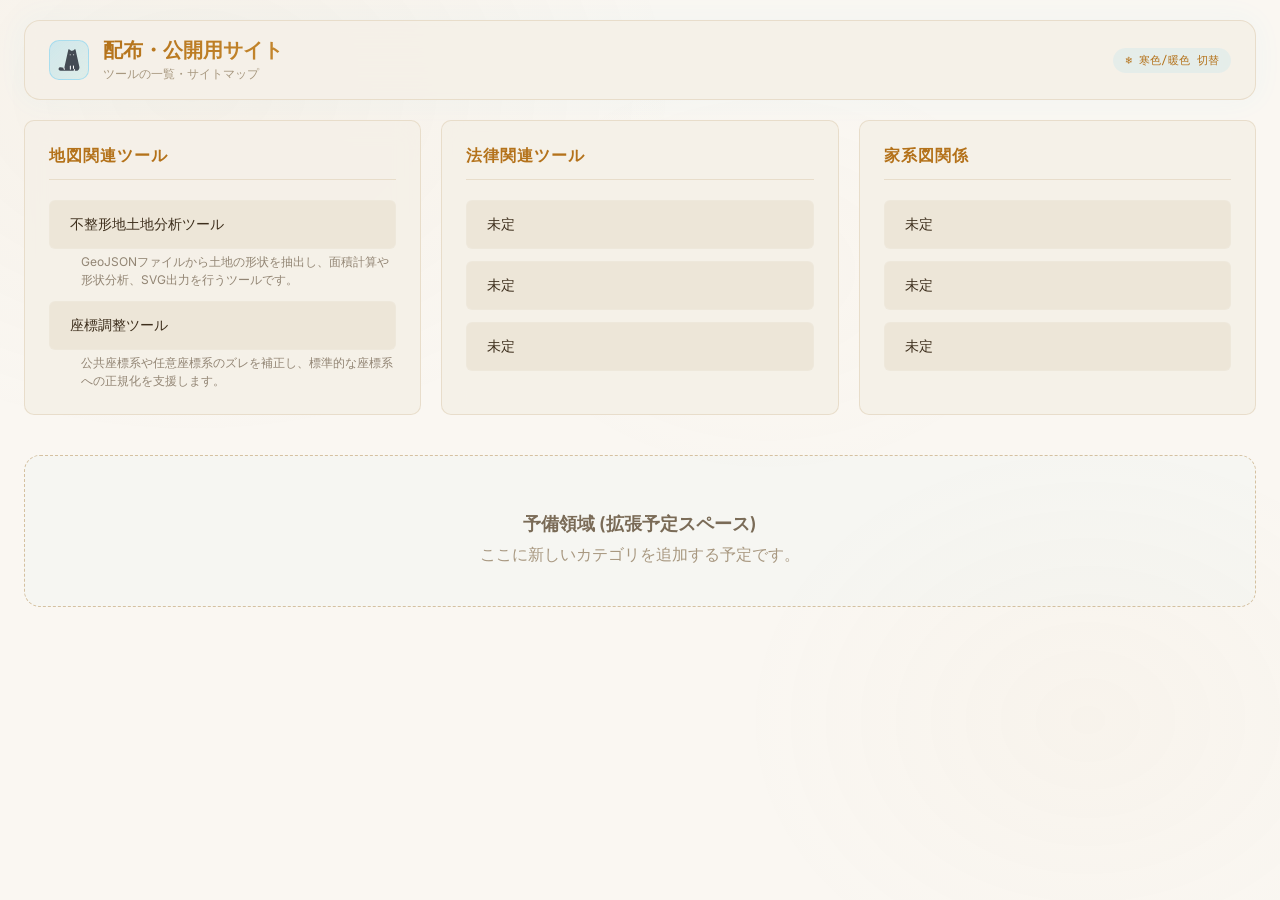
==== index.html @ 13814d06 "Update index.html" ====
<!DOCTYPE html>
<html lang="ja">

<head>
  <meta charset="UTF-8">
  <meta name="viewport" content="width=device-width, initial-scale=1.0">
  <title>ﾈｺﾉﾃ</title>
  <style>
    @import url('https://fonts.googleapis.com/css2?family=Inter:wght@400;500;600;700&family=JetBrains+Mono:wght@400;500&display=swap');

    :root {
      --bg-primary: #080c14;
      --bg-secondary: #0f1520;
      --bg-tertiary: #161d2e;
      --surface-glass: rgba(15, 21, 32, 0.82);
      --border-primary: rgba(56, 189, 248, 0.15);
      --border-active: rgba(56, 189, 248, 0.45);
      --border-hover: rgba(56, 189, 248, 0.3);
      --text-primary: #e2e8f0;
      --text-secondary: #94a3b8;
      --text-muted: #475569;
      --accent-blue: #38bdf8;
      --accent-cyan: #22d3ee;
      --accent-green: #4ade80;
      --accent-orange: #fb923c;
      --accent-red: #f87171;
      --accent-purple: #c084fc;
      --accent-yellow: #fbbf24;
      --radius-sm: 6px;
      --radius-md: 10px;
      --radius-lg: 16px;
      --shadow-lg: 0 8px 40px rgba(0, 0, 0, 0.6);
      --transition-fast: 0.12s ease;
      --transition-normal: 0.22s ease;
      --font-mono: 'JetBrains Mono', 'Fira Code', 'Consolas', monospace;
      --font-body: 'Inter', 'Segoe UI', -apple-system, sans-serif;
    }

    /* ── Theme: Warm ── */
    body.theme-warm {
      --bg-primary: #faf7f2;
      --bg-secondary: #f5f0e8;
      --bg-tertiary: #ede6d8;
      --surface-glass: rgba(245, 240, 232, 0.92);
      --border-primary: rgba(180, 140, 80, 0.2);
      --border-active: rgba(180, 140, 80, 0.5);
      --border-hover: rgba(180, 140, 80, 0.35);
      --text-primary: #3d2e1c;
      --text-secondary: #7a6b57;
      --text-muted: #a89880;
      --accent-blue: #b4721a;
      --accent-cyan: #c4872e;
      --accent-green: #2d8a56;
      --accent-orange: #d97706;
      --accent-red: #dc2626;
      --shadow-lg: 0 8px 40px rgba(60, 40, 10, 0.15);
    }

    body.theme-warm::before {
      background: radial-gradient(ellipse 700px 500px at 15% 10%, rgba(180, 140, 80, .06)0%, transparent 70%), radial-gradient(ellipse 500px 400px at 85% 80%, rgba(200, 160, 100, .04)0%, transparent 70%), radial-gradient(ellipse 400px 300px at 60% 30%, rgba(220, 180, 120, .03)0%, transparent 70%)
    }

    body.theme-warm .btn-primary {
      background: linear-gradient(135deg, #b4721a, #c4872e);
      box-shadow: 0 2px 14px rgba(180, 114, 26, .3)
    }

    body.theme-warm .app-header h1 {
      background: linear-gradient(120deg, #b4721a, #c4872e);
      -webkit-background-clip: text;
      background-clip: text
    }

    *,
    *::before,
    *::after {
      box-sizing: border-box;
      margin: 0;
      padding: 0
    }

    body {
      font-family: var(--font-body);
      background: var(--bg-primary);
      color: var(--text-primary);
      min-height: 100vh;
      overflow-x: hidden;
      transition: background 0.5s ease;
    }

    body::before {
      content: '';
      position: fixed;
      inset: 0;
      background: radial-gradient(ellipse 700px 500px at 15% 10%, rgba(56, 189, 248, .07)0%, transparent 70%), radial-gradient(ellipse 500px 400px at 85% 80%, rgba(34, 211, 238, .05)0%, transparent 70%), radial-gradient(ellipse 400px 300px at 60% 30%, rgba(192, 132, 252, .04)0%, transparent 70%);
      pointer-events: none;
      z-index: 0
    }

    .app-container {
      position: relative;
      z-index: 1;
      max-width: 1440px;
      margin: 0 auto;
      padding: 20px 24px 40px
    }

    /* Header */
    .app-header {
      display: flex;
      align-items: center;
      justify-content: space-between;
      margin-bottom: 20px;
      padding: 16px 24px;
      background: var(--surface-glass);
      backdrop-filter: blur(16px);
      border: 1px solid var(--border-primary);
      border-radius: var(--radius-lg);
      box-shadow: 0 0 30px rgba(56, 189, 248, .05)
    }

    .header-title-group {
      display: flex;
      align-items: center;
      gap: 14px
    }

    .header-icon {
      width: 40px;
      height: 40px;
      background: linear-gradient(135deg, rgba(56, 189, 248, .2), rgba(34, 211, 238, .1));
      border: 1px solid rgba(56, 189, 248, .3);
      border-radius: 10px;
      display: flex;
      align-items: center;
      justify-content: center
    }

    .header-icon svg {
      width: 22px;
      height: 22px;
    }

    .app-header h1 {
      font-size: 20px;
      font-weight: 700;
      background: linear-gradient(120deg, var(--accent-blue), var(--accent-cyan));
      -webkit-background-clip: text;
      -webkit-text-fill-color: transparent;
      background-clip: text
    }

    .app-header p {
      color: var(--text-muted);
      font-size: 12px;
      margin-top: 2px
    }

    /* Theme toggle button */
    .theme-toggle {
      display: flex;
      align-items: center;
      gap: 6px;
      padding: 5px 12px;
      background: rgba(56, 189, 248, .08);
      border: 1px solid rgba(56, 189, 248, .2);
      border-radius: 100px;
      font-size: 11px;
      color: var(--accent-blue);
      font-family: var(--font-mono);
      cursor: pointer;
      transition: all var(--transition-normal);
      white-space: nowrap;
      border: none;
      outline: none;
    }

    .theme-toggle:hover {
      background: rgba(56, 189, 248, 0.15);
      border-color: rgba(56, 189, 248, 0.4)
    }

    /* Grid & Cards */
    .controls-grid {
      display: grid;
      grid-template-columns: repeat(auto-fit, minmax(320px, 1fr));
      gap: 20px;
      margin-bottom: 24px
    }

    .control-card {
      background: var(--surface-glass);
      backdrop-filter: blur(12px);
      border: 1px solid var(--border-primary);
      border-radius: var(--radius-md);
      padding: 24px;
      transition: all var(--transition-normal);
      min-width: 0;
      overflow: hidden;
      display: flex;
      flex-direction: column;
    }

    .control-card:hover {
      border-color: var(--border-hover);
      box-shadow: 0 0 20px rgba(56, 189, 248, .06);
      transform: translateY(-2px);
    }

    .card-label {
      display: flex;
      align-items: center;
      gap: 10px;
      font-size: 16px;
      letter-spacing: 1px;
      color: var(--accent-blue);
      margin-bottom: 20px;
      font-weight: 700;
      border-bottom: 1px solid var(--border-primary);
      padding-bottom: 12px;
    }

    .card-icon {
      font-size: 20px;
    }

    /* Links list */
    .link-list {
      list-style: none;
      padding: 0;
      margin: 0;
      display: flex;
      flex-direction: column;
      gap: 12px;
      flex-grow: 1;
    }

    .link-list li {
      width: 100%;
    }

    /* Buttons */
    .btn {
      display: inline-flex;
      align-items: center;
      justify-content: flex-start;
      gap: 12px;
      padding: 14px 20px;
      border: 1px solid transparent;
      border-radius: var(--radius-sm);
      font-size: 14px;
      font-weight: 500;
      cursor: pointer;
      transition: all var(--transition-normal);
      font-family: inherit;
      white-space: nowrap;
      position: relative;
      overflow: hidden;
      border: none;
      outline: none;
      text-decoration: none;
      width: 100%;
    }

    .btn-secondary {
      background: var(--bg-tertiary);
      color: var(--text-primary);
      border: 1px solid rgba(255, 255, 255, .08)
    }

    .btn-secondary:hover {
      background: rgba(56, 189, 248, .08);
      border-color: rgba(56, 189, 248, .25);
      color: var(--accent-blue);
      transform: translateX(4px);
    }

    .btn-icon {
      width: 20px;
      height: 20px;
      display: inline-flex;
      align-items: center;
      justify-content: center;
      opacity: 0.8;
      font-size: 16px;
    }

    /* Future expansion */
    .future-area {
      margin-top: 40px;
      padding: 40px 20px;
      background: rgba(56, 189, 248, 0.02);
      border: 1px dashed var(--border-active);
      border-radius: var(--radius-lg);
      text-align: center;
      color: var(--text-muted);
      transition: all var(--transition-normal);
    }

    .future-area:hover {
      background: rgba(56, 189, 248, 0.04);
    }

    .future-icon {
      font-size: 32px;
      margin-bottom: 16px;
      opacity: 0.8;
    }

    .future-area h3 {
      font-size: 18px;
      color: var(--text-secondary);
      margin-bottom: 8px;
      font-weight: 600;
    }

    /* Toast */
    .toast {
      position: fixed;
      bottom: 28px;
      right: 28px;
      padding: 11px 18px;
      border-radius: var(--radius-sm);
      font-size: 13px;
      font-weight: 500;
      z-index: 9999;
      transform: translateY(120px);
      opacity: 0;
      transition: all .28s cubic-bezier(.34, 1.56, .64, 1);
      box-shadow: var(--shadow-lg);
      background: linear-gradient(135deg, #0284c7, #38bdf8);
      color: #fff;
    }

    .toast.show {
      transform: translateY(0);
      opacity: 1
    }

    .tool-description {
      font-size: 12px;
      color: var(--text-secondary);
      margin-top: 4px;
      margin-left: 32px;
      line-height: 1.5;
      opacity: 0.8;
    }

    @media(max-width:900px) {
      .controls-grid {
        grid-template-columns: 1fr
      }
    }
  </style>
</head>

<body class="theme-warm">
  <div class="app-container">
    <!-- Header -->
    <header class="app-header">
      <div class="header-title-group">
        <div class="header-icon">
          <!-- header-icon.svg inline -->
          <svg xmlns="http://www.w3.org/2000/svg" viewBox="0 0 128 128" width="50px" height="50px">
            <path fill="#444b54"
              d="M124.3,102.6L101.9,3.3c-0.3-1.5-1.7-2.5-3.3-2.3c-0.7,0.1-1.3,0.4-1.7,0.9c-0.8,0.8-2.6,2.6-4,4 c-2.9,2.9-6.7,4.8-10.8,5c-4.7,0.3-9.2-1.4-12.5-4.7l-4.3-4.3c-0.5-0.5-1.1-0.8-1.7-0.9c-1.6-0.2-3,0.9-3.3,2.3L38,102.6 c-0.6,2.7-0.8,5.6-0.3,8.2l-2.9,1.3l-3.3-2.7l-15.1-3.5c-3.2-0.7-6.5,0-9.1,2.1c-2.7,2.2-4.2,5.5-4,9c0.3,5.7,5.3,10.1,11.1,10.1 h75.7c0.8,0,1.5-0.2,2.2-0.5l3-1.5l3.4,2h5.8c6,0,11.7-2.4,15.6-6.9C124.1,115.2,125.7,108.8,124.3,102.6z" />
            <path fill="#fff"
              d="M34.1 118.8c.5 1 1.6 1.6 2.7 1.6.5 0 .9-.1 1.4-.3 1.5-.8 2.1-2.6 1.3-4-.9-1.7-1.5-3.5-1.8-5.3l-6.2-1.4C31.7 112.7 32.6 115.8 34.1 118.8zM90 127h8.5c.3-.9.5-1.9.5-3 0-3.9-2.5-7.2-6-8.5L92.9 99c0-1.7-1.4-3-3-3-1.7 0-3 1.4-3-3l.1 18.6c0 .1 0 .2 0 .4 0 1.7 1.3 3 3 3s3 1.3 3 3S91.7 127 90 127zM72 120.4c-1.7 0-3-1.3-3-3L68.9 99c0-1.7 1.3-3 3-3l0 0c1.7 0 3 1.3 3 3l.1 18.4C75 119.1 73.7 120.4 72 120.4L72 120.4zM71 31A3 3 0 1 0 71 37 3 3 0 1 0 71 31zM91 31A3 3 0 1 0 91 37 3 3 0 1 0 91 31z" />
          </svg>
        </div>
        <div>
          <h1>配布・公開用サイト</h1>
          <p>ツールの一覧・サイトマップ</p>
        </div>
      </div>
      <div style="display:flex;align-items:center;gap:10px">
        <button class="theme-toggle" id="btn-theme">❄ 寒色/暖色 切替</button>
      </div>
    </header>

    <!-- Sitemap Grid -->
    <div class="controls-grid">

      <!-- 地図 (Map) -->
      <div class="control-card">
        <div class="card-label">
          地図関連ツール
        </div>
        <ul class="link-list">
          <li>
            <!-- 実際のファイルへのリンク -->
            <a href="https://tanuki483.github.io/map1/analyzer.html" class="btn btn-secondary">
              不整形地土地分析ツール
            </a>
            <p class="tool-description">GeoJSONファイルから土地の形状を抽出し、面積計算や形状分析、SVG出力を行うツールです。</p>
          </li>
          <li>
            <a href="https://tanuki483.github.io/map1/coord_adjuster.html" class="btn btn-secondary">
              座標調整ツール
            </a>
            <p class="tool-description">公共座標系や任意座標系のズレを補正し、標準的な座標系への正規化を支援します。</p>
          </li>
        </ul>
      </div>

      <!-- 法律 (Law) -->
      <div class="control-card">
        <div class="card-label">
          法律関連ツール
        </div>
        <ul class="link-list">
          <li>
            <!-- ダミーリンク -->
            <a href="https://example.com/law/inheritance" target="_blank" class="btn btn-secondary">
              未定
            </a>
          </li>
          <li>
            <a href="https://example.com/law/statutory-info" target="_blank" class="btn btn-secondary">
              未定
            </a>
          </li>
          <li>
            <a href="https://example.com/law/real-estate" target="_blank" class="btn btn-secondary">
              未定
            </a>
          </li>
        </ul>
      </div>

      <!-- 家系図 (Family Tree) -->
      <div class="control-card">
        <div class="card-label">
          家系図関係
        </div>
        <ul class="link-list">
          <li>
            <!-- ダミーリンク -->
            <a href="https://example.com/family-tree/creator" target="_blank" class="btn btn-secondary">
              未定
            </a>
          </li>
          <li>
            <a href="https://example.com/family-tree/koseki-reader" target="_blank" class="btn btn-secondary">
              未定
            </a>
          </li>
          <li>
            <a href="https://example.com/family-tree/timeline" target="_blank" class="btn btn-secondary">
              未定
            </a>
          </li>
        </ul>
      </div>

    </div>

    <!-- Future Expansion -->
    <div class="future-area">
      <div class="future-icon"></div>
      <h3>予備領域 (拡張予定スペース)</h3>
      <p>ここに新しいカテゴリを追加する予定です。</p>
    </div>

  </div>

  <div id="toast" class="toast">メッセージが表示されます</div>

  <script>
    document.addEventListener('DOMContentLoaded', () => {
      // Theme Toggle Logic
      const themeBtn = document.getElementById('btn-theme');
      themeBtn.addEventListener('click', () => {
        document.body.classList.toggle('theme-warm');
        const isWarm = document.body.classList.contains('theme-warm');
        themeBtn.textContent = isWarm ? '❄ 寒色に切替' : '☀️ 暖色に切替';
        showToast(isWarm ? '暖色テーマを適用しました' : '寒色テーマを適用しました');
      });

      // Toast Logic
      function showToast(msg) {
        const toast = document.getElementById('toast');
        toast.textContent = msg;
        toast.classList.add('show');
        setTimeout(() => toast.classList.remove('show'), 3000);
      }
    });
  </script>
</body>

</html>
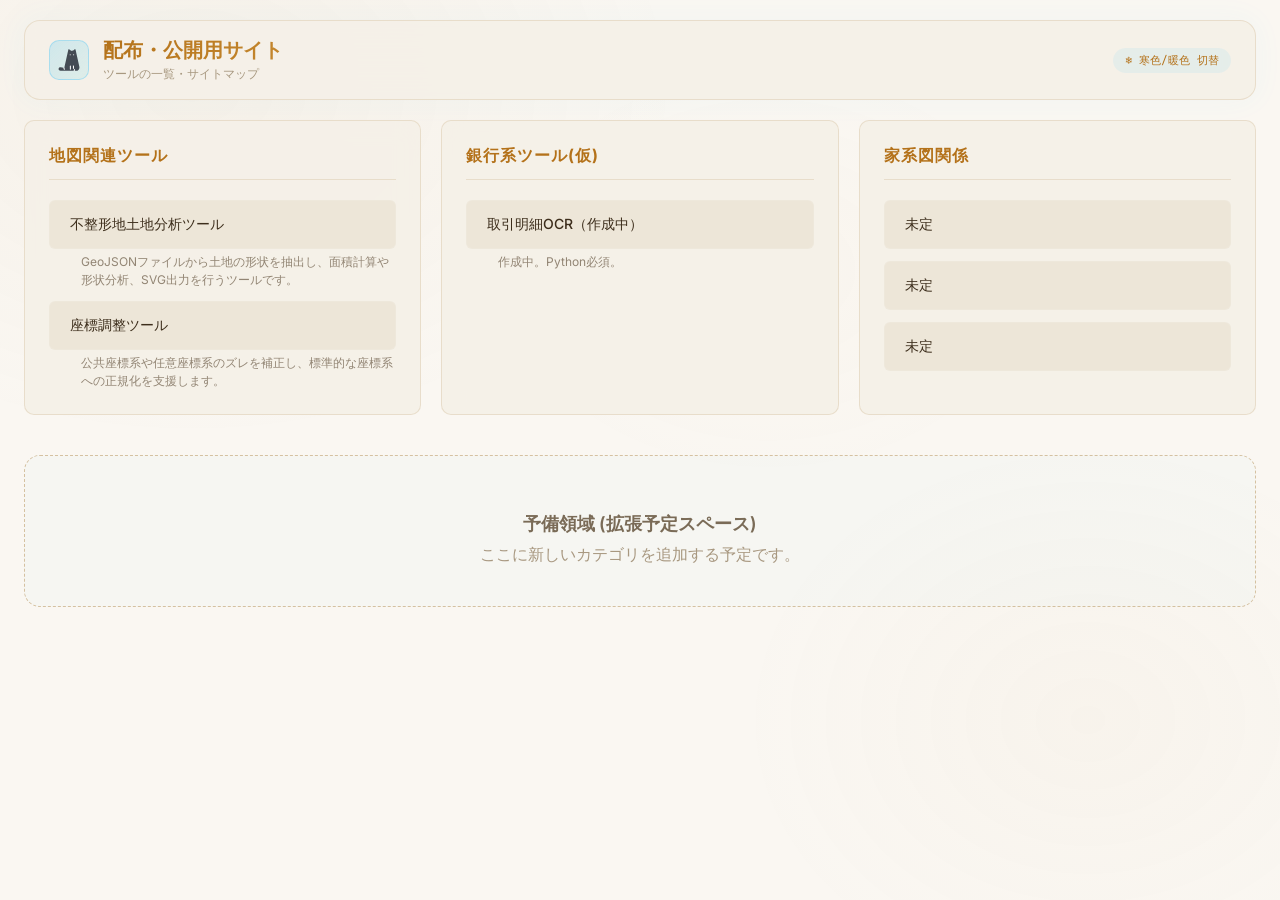
==== commit ebf3017e: "Update index.html" ====
--- a/index.html
+++ b/index.html
@@ -403,27 +403,18 @@
         </ul>
       </div>
 
-      <!-- 法律 (Law) -->
+      <!-- OCR (Law) -->
       <div class="control-card">
         <div class="card-label">
-          法律関連ツール
+          銀行系ツール(仮)
         </div>
         <ul class="link-list">
           <li>
-            <!-- ダミーリンク -->
-            <a href="https://example.com/law/inheritance" target="_blank" class="btn btn-secondary">
-              未定
-            </a>
-          </li>
-          <li>
-            <a href="https://example.com/law/statutory-info" target="_blank" class="btn btn-secondary">
-              未定
-            </a>
-          </li>
-          <li>
-            <a href="https://example.com/law/real-estate" target="_blank" class="btn btn-secondary">
-              未定
-            </a>
+            <!-- 実際のファイルへのリンク -->
+            <a href="https://github.com/tanuki483/map1/tree/main/BankStatementOcrToExcelInLocal" class="btn btn-secondary">
+              取引明細OCR（作成中）
+            </a>
+            <p class="tool-description">作成中。Python必須。</p>
           </li>
         </ul>
       </div>
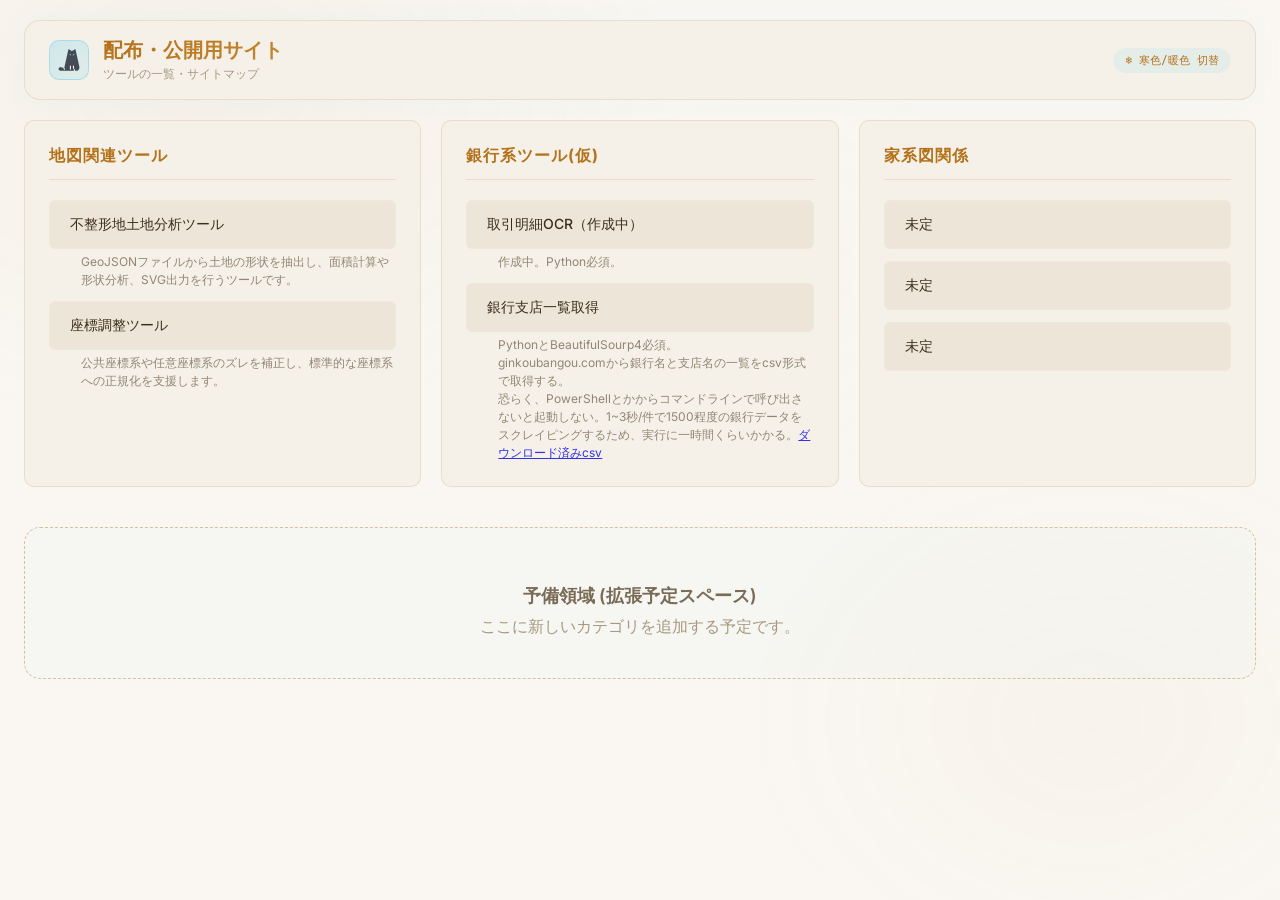
==== commit b1efb177: "Update index.html" ====
--- a/index.html
+++ b/index.html
@@ -416,6 +416,13 @@
             </a>
             <p class="tool-description">作成中。Python必須。</p>
           </li>
+          <li>
+            <!-- 実際のファイルへのリンク -->
+            <a href="https://github.com/tanuki483/map1/tree/main/extract.py" class="btn btn-secondary">
+              銀行支店一覧取得
+            </a>
+            <p class="tool-description">PythonとBeautifulSourp4必須。<br>ginkoubangou.comから銀行名と支店名の一覧をcsv形式で取得する。<br>恐らく、PowerShellとかからコマンドラインで呼び出さないと起動しない。1~3秒/件で1500程度の銀行データをスクレイピングするため、実行に一時間くらいかかる。<a href="https://github.com/tanuki483/map1/tree/main/bank_branches.csv">ダウンロード済みcsv</a></p>
+          </li>
         </ul>
       </div>
 
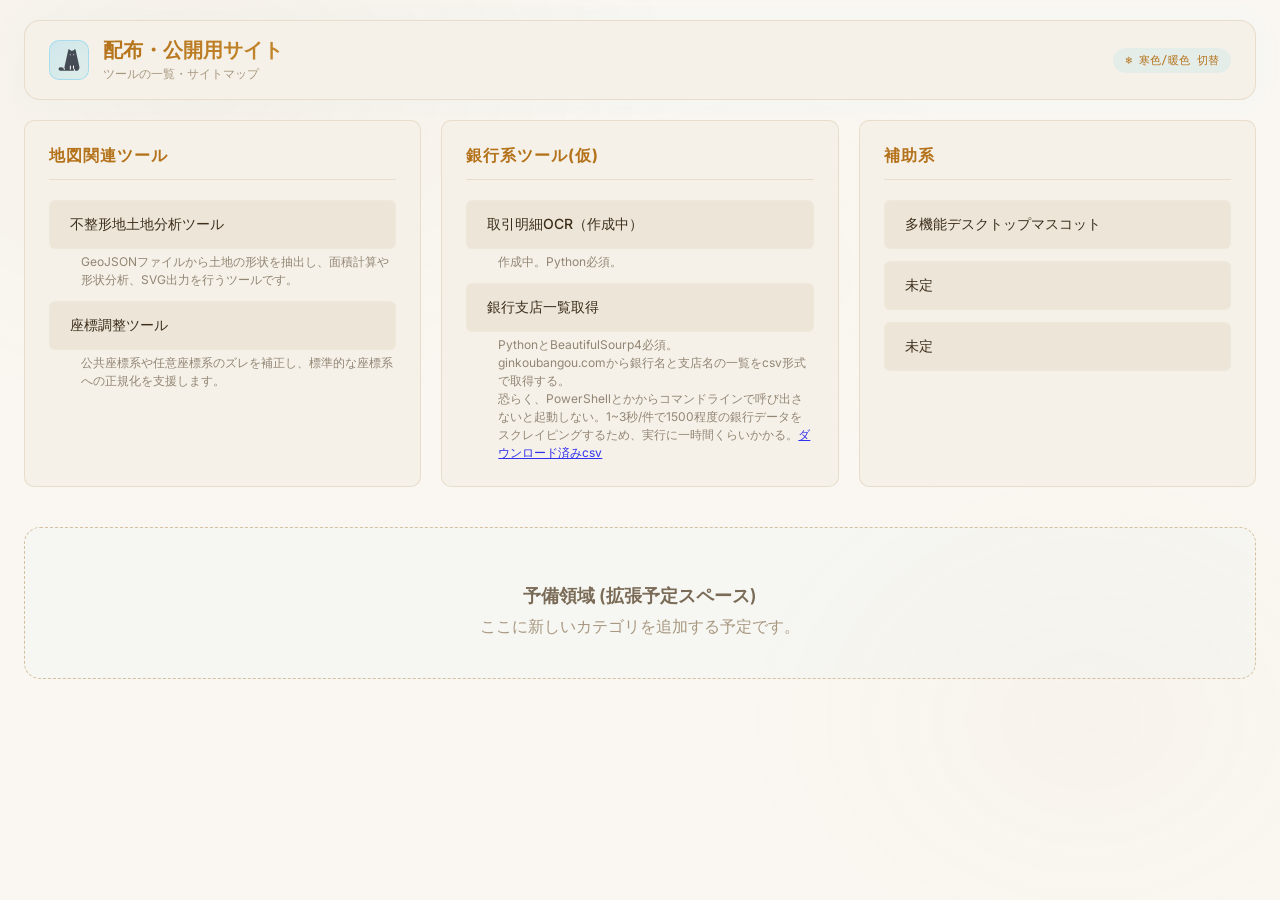
==== commit 50afee16: "Update index.html" ====
--- a/index.html
+++ b/index.html
@@ -426,16 +426,16 @@
         </ul>
       </div>
 
-      <!-- 家系図 (Family Tree) -->
+      <!-- 補助系 (Support Tree) -->
       <div class="control-card">
         <div class="card-label">
-          家系図関係
+          補助系
         </div>
         <ul class="link-list">
           <li>
             <!-- ダミーリンク -->
-            <a href="https://example.com/family-tree/creator" target="_blank" class="btn btn-secondary">
-              未定
+            <a href="https://github.com/tanuki483/assistant" target="_blank" class="btn btn-secondary">
+              多機能デスクトップマスコット
             </a>
           </li>
           <li>
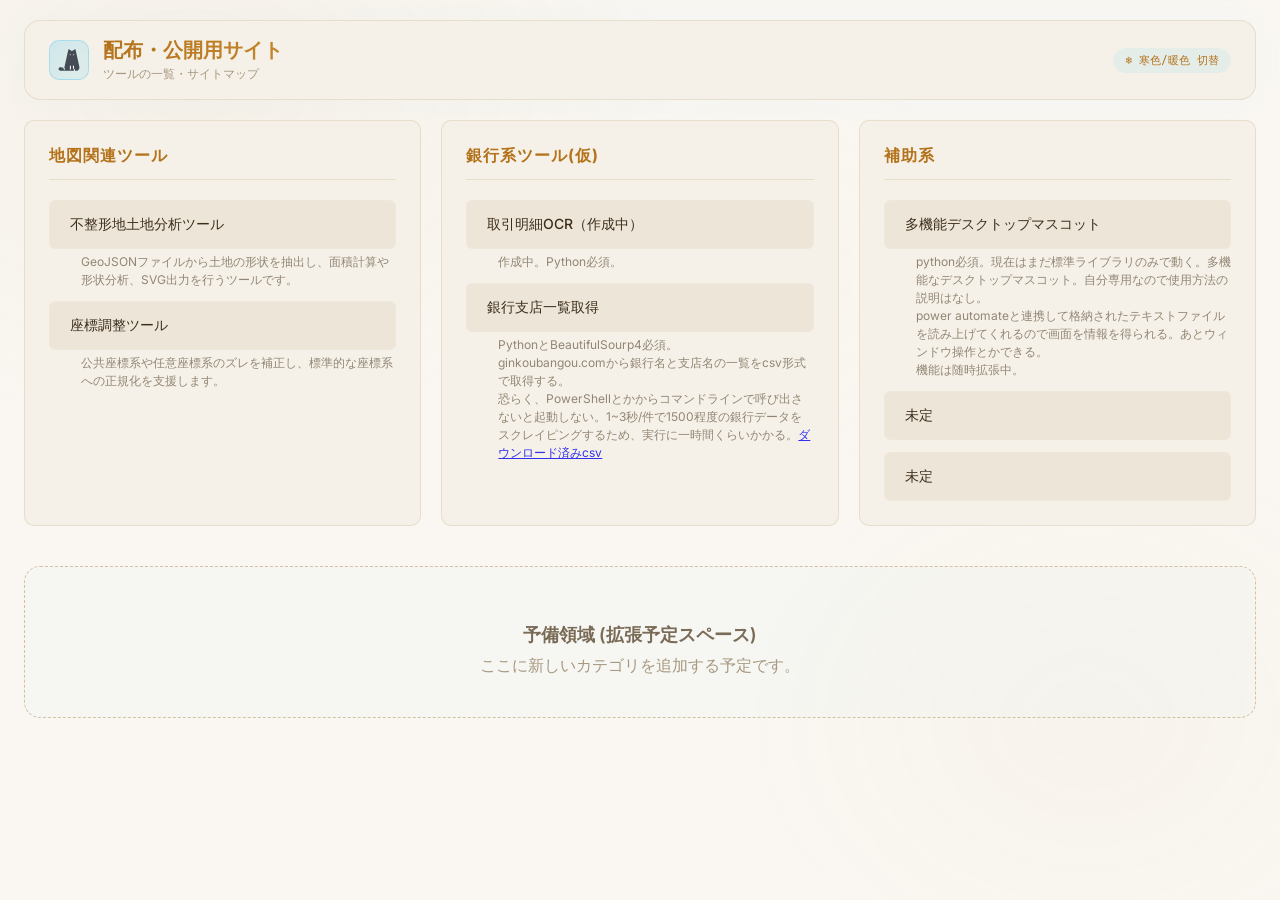
==== commit f7bc3a05: "Update index.html" ====
--- a/index.html
+++ b/index.html
@@ -437,6 +437,7 @@
             <a href="https://github.com/tanuki483/assistant" target="_blank" class="btn btn-secondary">
               多機能デスクトップマスコット
             </a>
+            <p class="tool-description">python必須。現在はまだ標準ライブラリのみで動く。多機能なデスクトップマスコット。自分専用なので使用方法の説明はなし。<br>power automateと連携して格納されたテキストファイルを読み上げてくれるので画面を情報を得られる。あとウィンドウ操作とかできる。<br>機能は随時拡張中。</p>
           </li>
           <li>
             <a href="https://example.com/family-tree/koseki-reader" target="_blank" class="btn btn-secondary">
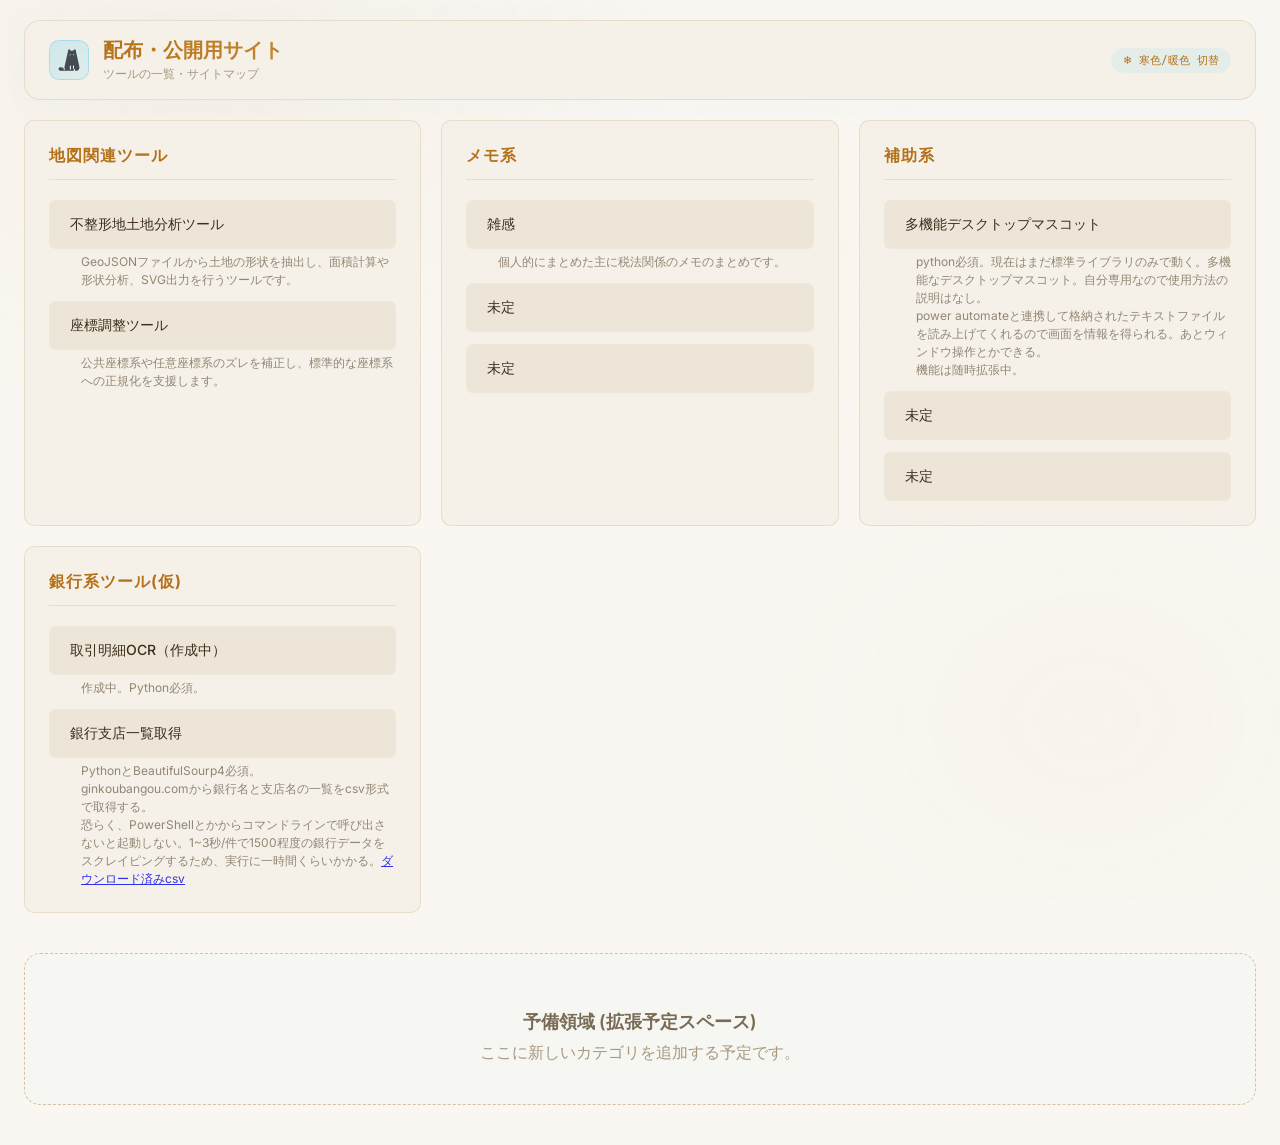
==== commit 55c7861b: "Update index.html" ====
--- a/index.html
+++ b/index.html
@@ -403,6 +403,59 @@
         </ul>
       </div>
 
+
+      <!-- メモ系 (Memo Tree) -->
+      <div class="control-card">
+        <div class="card-label">
+          メモ系
+        </div>
+        <ul class="link-list">
+          <li>
+            <a href="https://tanuki483.github.io/map1/coulomb.html" target="_blank" class="btn btn-secondary">
+              雑感
+            </a>
+            <p class="tool-description">個人的にまとめた主に税法関係のメモのまとめです。</p>
+          </li>
+          <li>
+            <a target="_blank" class="btn btn-secondary">
+              未定
+            </a>
+          </li>
+          <li>
+            <a target="_blank" class="btn btn-secondary">
+              未定
+            </a>
+          </li>
+        </ul>
+      </div>
+
+
+      <!-- 補助系 (Support Tree) -->
+      <div class="control-card">
+        <div class="card-label">
+          補助系
+        </div>
+        <ul class="link-list">
+          <li>
+            <a href="https://github.com/tanuki483/assistant" target="_blank" class="btn btn-secondary">
+              多機能デスクトップマスコット
+            </a>
+            <p class="tool-description">python必須。現在はまだ標準ライブラリのみで動く。多機能なデスクトップマスコット。自分専用なので使用方法の説明はなし。<br>power automateと連携して格納されたテキストファイルを読み上げてくれるので画面を情報を得られる。あとウィンドウ操作とかできる。<br>機能は随時拡張中。</p>
+          </li>
+          <li>
+            <a target="_blank" class="btn btn-secondary">
+              未定
+            </a>
+          </li>
+          <li>
+            <a target="_blank" class="btn btn-secondary">
+              未定
+            </a>
+          </li>
+        </ul>
+      </div>
+
+
       <!-- OCR (Law) -->
       <div class="control-card">
         <div class="card-label">
@@ -426,31 +479,6 @@
         </ul>
       </div>
 
-      <!-- 補助系 (Support Tree) -->
-      <div class="control-card">
-        <div class="card-label">
-          補助系
-        </div>
-        <ul class="link-list">
-          <li>
-            <!-- ダミーリンク -->
-            <a href="https://github.com/tanuki483/assistant" target="_blank" class="btn btn-secondary">
-              多機能デスクトップマスコット
-            </a>
-            <p class="tool-description">python必須。現在はまだ標準ライブラリのみで動く。多機能なデスクトップマスコット。自分専用なので使用方法の説明はなし。<br>power automateと連携して格納されたテキストファイルを読み上げてくれるので画面を情報を得られる。あとウィンドウ操作とかできる。<br>機能は随時拡張中。</p>
-          </li>
-          <li>
-            <a href="https://example.com/family-tree/koseki-reader" target="_blank" class="btn btn-secondary">
-              未定
-            </a>
-          </li>
-          <li>
-            <a href="https://example.com/family-tree/timeline" target="_blank" class="btn btn-secondary">
-              未定
-            </a>
-          </li>
-        </ul>
-      </div>
 
     </div>
 
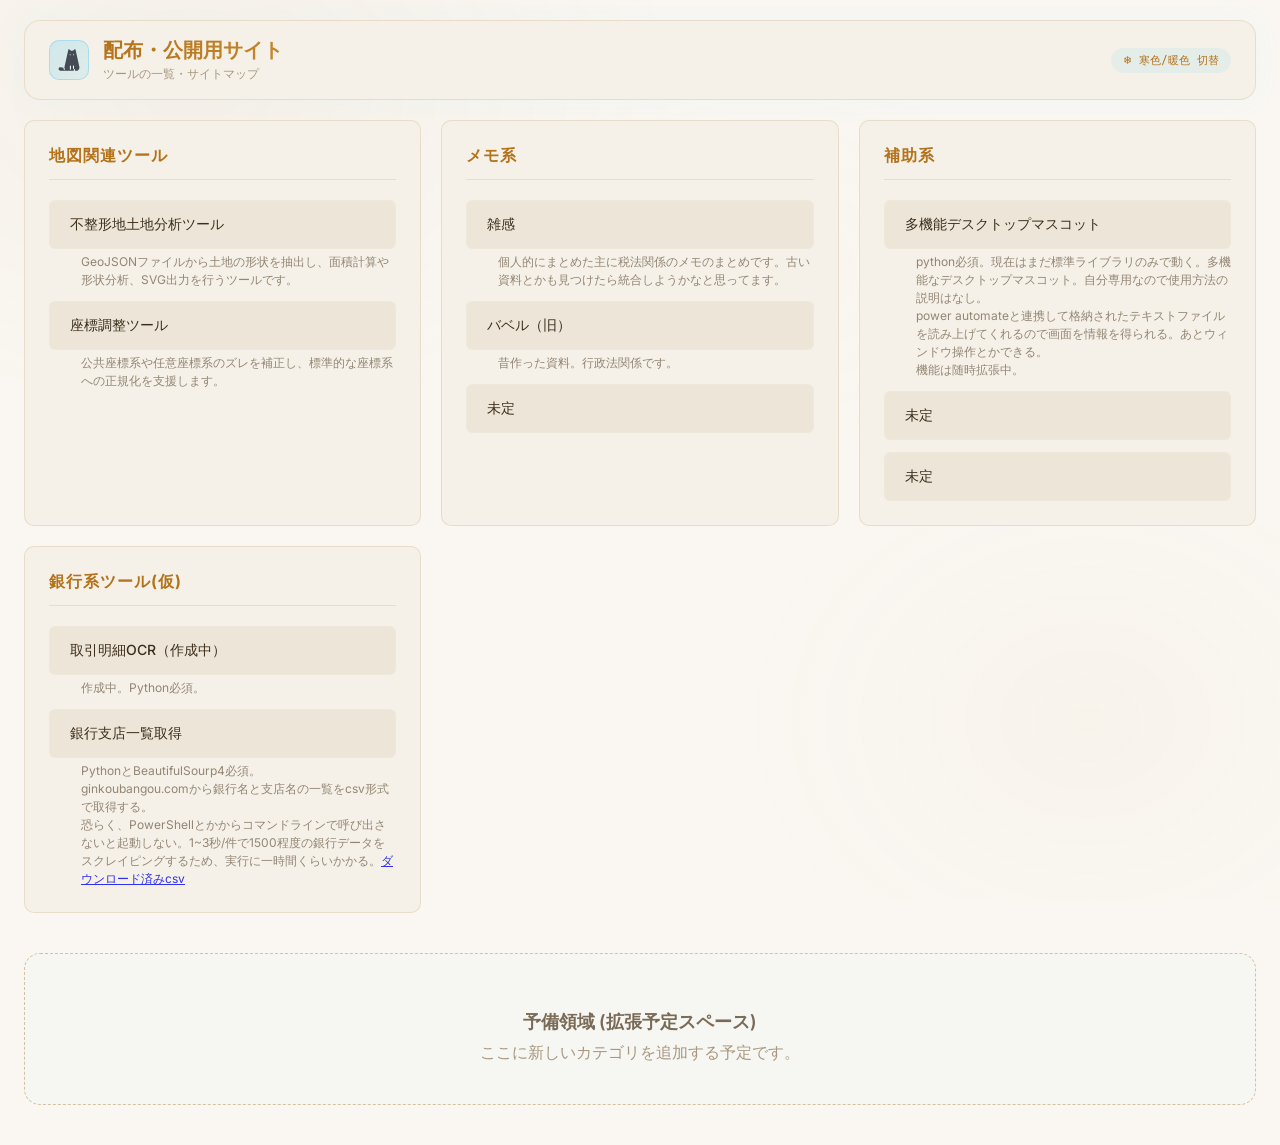
==== commit 8116bb97: "Update index.html" ====
--- a/index.html
+++ b/index.html
@@ -414,12 +414,13 @@
             <a href="https://tanuki483.github.io/map1/coulomb.html" target="_blank" class="btn btn-secondary">
               雑感
             </a>
-            <p class="tool-description">個人的にまとめた主に税法関係のメモのまとめです。</p>
-          </li>
-          <li>
-            <a target="_blank" class="btn btn-secondary">
-              未定
-            </a>
+            <p class="tool-description">個人的にまとめた主に税法関係のメモのまとめです。古い資料とかも見つけたら統合しようかなと思ってます。</p>
+          </li>
+          <li>
+            <a href="https://tanuki483.github.io/-/" target="_blank" class="btn btn-secondary">
+              バベル（旧）
+            </a>
+            <p class="tool-description">昔作った資料。行政法関係です。</p>
           </li>
           <li>
             <a target="_blank" class="btn btn-secondary">
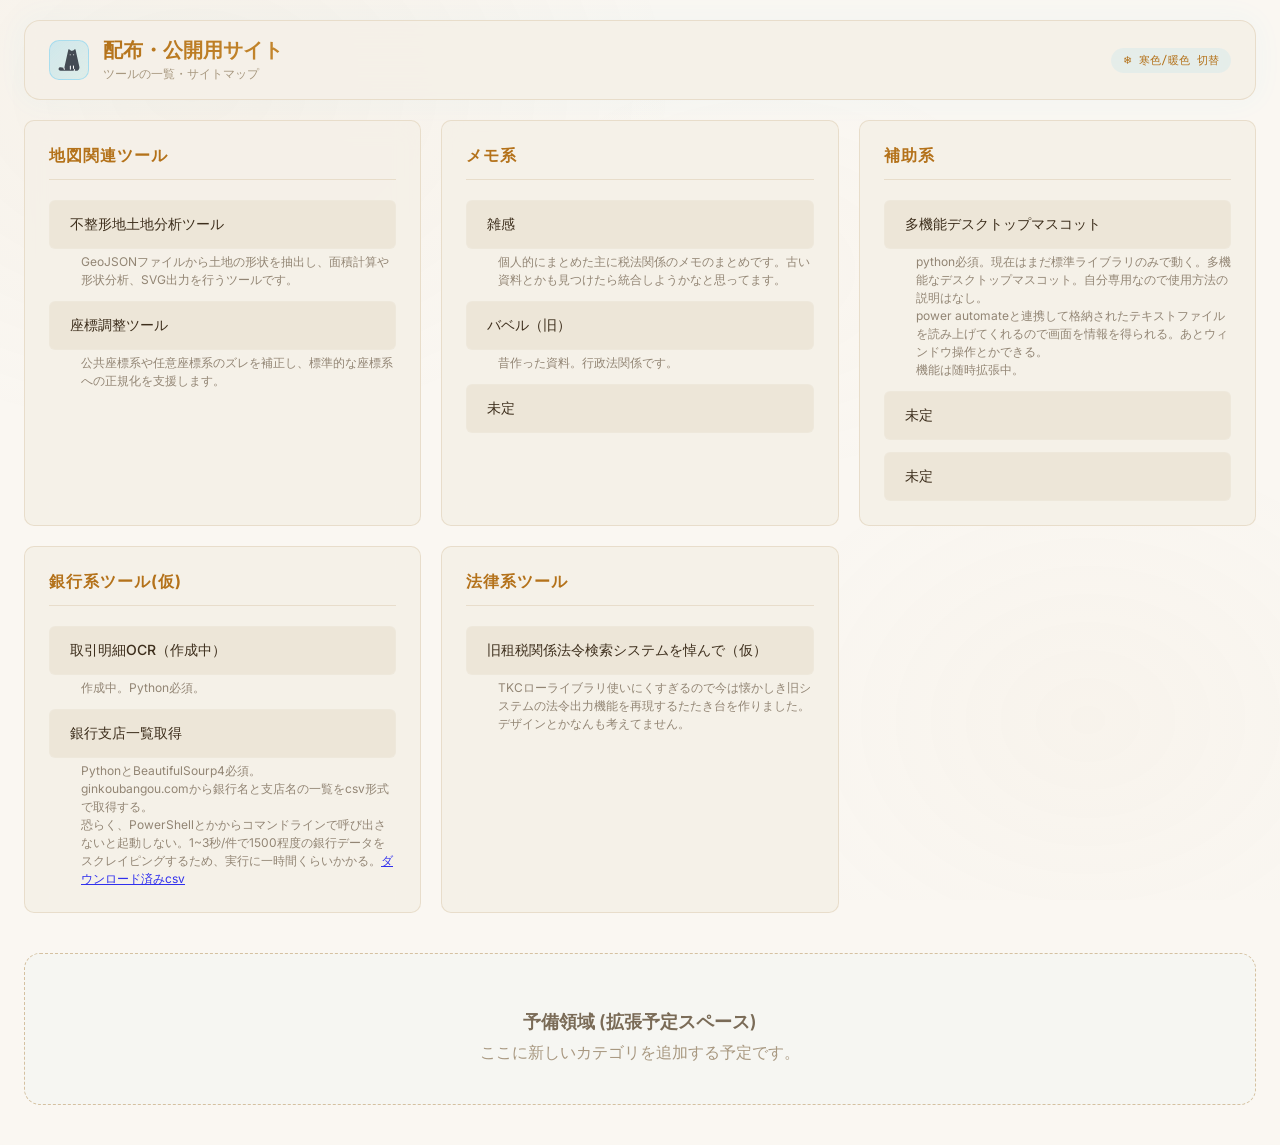
==== commit b9871616: "Update index.html" ====
--- a/index.html
+++ b/index.html
@@ -480,6 +480,21 @@
         </ul>
       </div>
 
+      <!-- OCR (Law) -->
+      <div class="control-card">
+        <div class="card-label">
+          法律系ツール
+        </div>
+        <ul class="link-list">
+          <li>
+            <!-- 実際のファイルへのリンク -->
+            <a href="https://tanuki483.github.io/map1/hourei_docx_maker.html" class="btn btn-secondary">
+              旧租税関係法令検索システムを悼んで（仮）
+            </a>
+            <p class="tool-description">TKCローライブラリ使いにくすぎるので今は懐かしき旧システムの法令出力機能を再現するたたき台を作りました。デザインとかなんも考えてません。</p>
+          </li>
+        </ul>
+      </div>
 
     </div>
 
